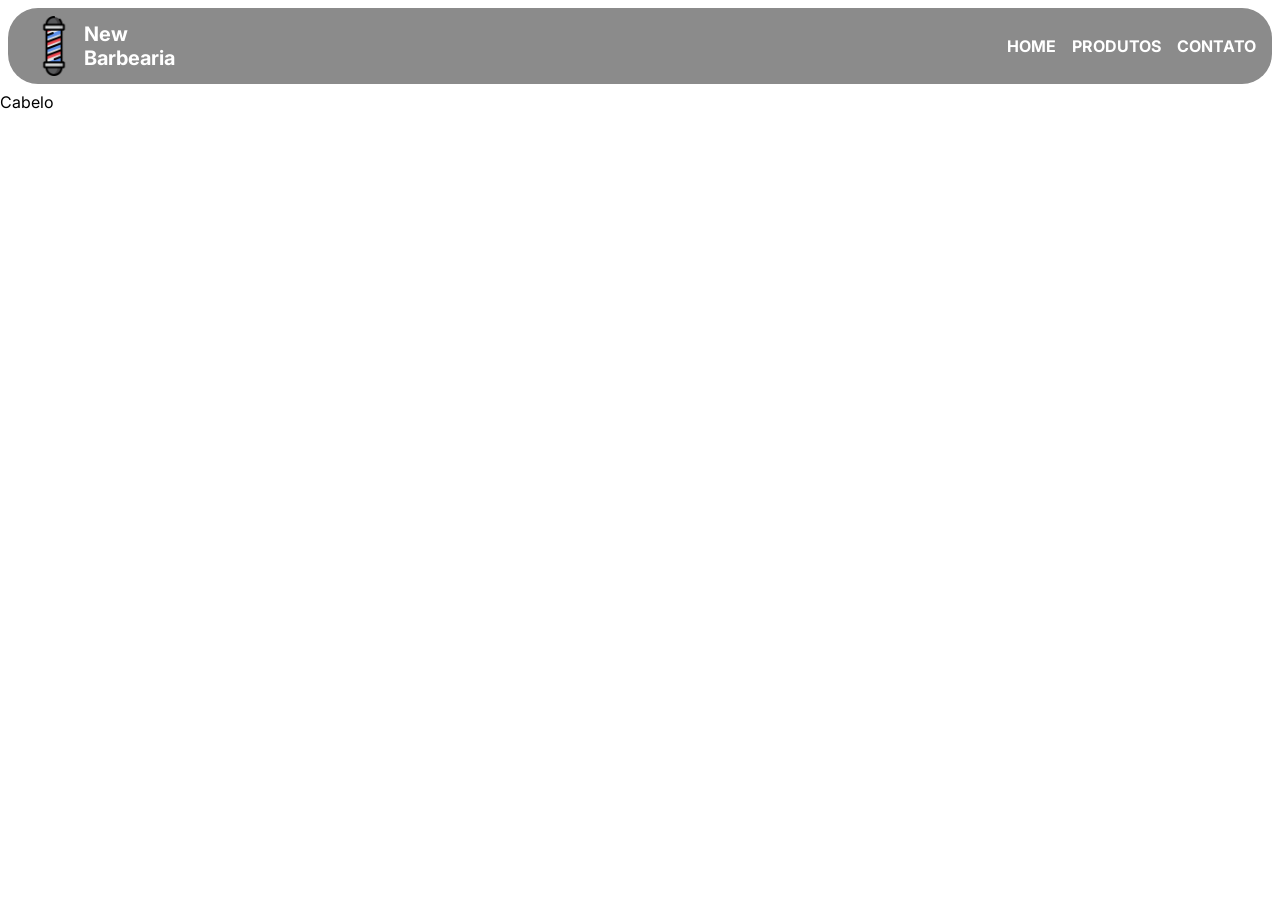
==== index.html @ 675ea39d "iniciando tela de barbearia" ====
<!DOCTYPE html>
<html lang="pt-BR">
<head>
    <meta charset="UTF-8">
    <meta name="viewport" content="width=device-width, initial-scale=1.0">
    <title>Document</title>
    <link rel="preconnect" href="https://fonts.googleapis.com">
    <link rel="preconnect" href="https://fonts.gstatic.com" crossorigin>

    <link rel="stylesheet" href="style.css">
    <link href="https://fonts.googleapis.com/css2?family=Inter:ital,opsz,wght@0,14..32,100..900;1,14..32,100..900&display=swap" rel="stylesheet">
</head>
<body>
    <header>
        <img src="img/icon.png" alt="ícone da barbearia">

        <div class="titulo">
            <p>New</p>
            <p>Barbearia</p>
        </div>

        <nav>
            <a href="">HOME</a>
            <a href="">PRODUTOS</a>
            <a href="">CONTATO</a>
        </nav>
    </header>

    <div class="containerCards">
        <div>
            <p>Cabelo</p>
            <img src="" alt="">
        </div>
    </div>
</body>
</html>
---- style.css ----
*{
    padding: 0px;
    margin: 0px;
    font-family: 'Inter', sans-serif;
}



header{
    background: #8b8b8b;
    border-radius: 30px;
    margin: 8px;
    padding: 8px 16px;

    display: flex;
    align-items: center;

    color: white;
    font-weight: bolder;

    img{
        height: 60px;
    }

    .titulo{
        font-size: 20px;
    }

    a{
        text-decoration: none;
        color: white;
    }
    nav{
        position: absolute;
        right: 24px;

        display: flex;
        gap : 16px;
    }
}
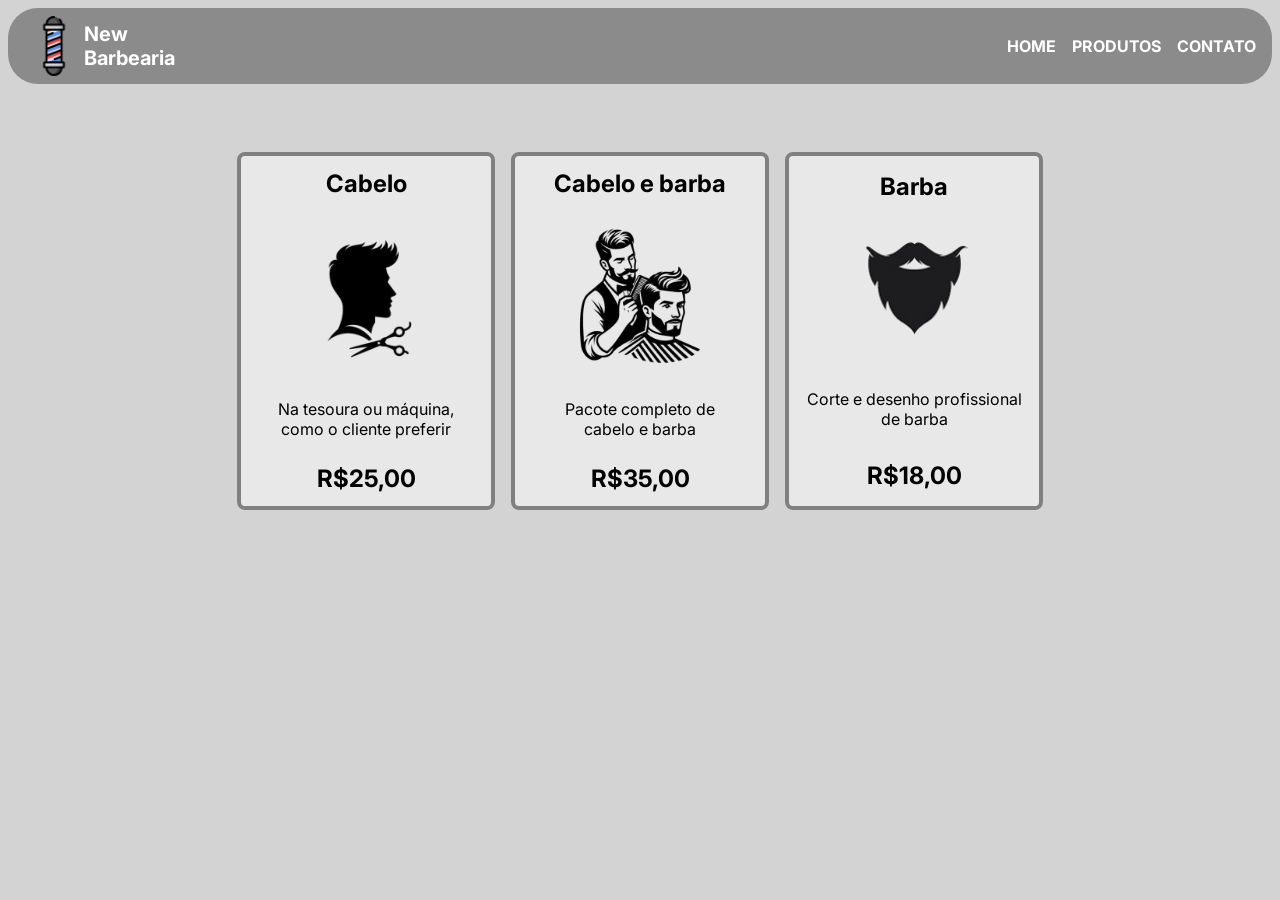
==== commit df2fdcc3: "criando cards iniciais" ====
--- a/index.html
+++ b/index.html
@@ -27,10 +27,28 @@
     </header>
 
     <div class="containerCards">
-        <div>
-            <p>Cabelo</p>
-            <img src="" alt="">
+        <div class="card">
+            <p class="p_titulo">Cabelo</p>
+            <img src="img/hair1.png" alt="Imagem cortando o cabelo" class="tamanho_img">
+            <p class="p_subtitle">Na tesoura ou máquina,</br> como o cliente preferir</p>
+            <p class="p_valor">R$25,00</p>
         </div>
+
+        <div class="card">
+            <p class="p_titulo">Cabelo e barba</p>
+            <img src="img/hair.png" alt="Imagem cortando o cabelo" class="tamanho_img">
+            <p class="p_subtitle">Pacote completo de</br>cabelo e barba</p>
+            <p class="p_valor">R$35,00</p>
+        </div>
+
+        <div class="card">
+            <p class="p_titulo">Barba</p>
+            <img src="img/beard.png" alt="icone de barba" class="tamanho_img2">
+            <p class="p_subtitle">Corte e desenho profissional</br>de barba</p>
+            <p class="p_valor">R$18,00</p>
+        </div>
+
+
     </div>
 </body>
 </html>
--- a/style.css
+++ b/style.css
@@ -37,4 +37,55 @@
         display: flex;
         gap : 16px;
     }
+}
+body{
+    background-color: lightgrey;
+}
+.containerCards{
+    display: flex;
+    gap: 16px;
+    justify-content: center;
+    padding: 60px;
+}
+
+.card{
+    border: 4px solid grey;
+
+    height: 350px;
+    width: 250px;
+    border-radius: 8px;
+
+    display: flex;
+    flex-direction: column;
+    justify-content: space-around;
+    align-items: center;
+
+    background-color: #ffffff77;
+    .p_titulo{
+        font-size: 24px;
+        font-weight: bolder;
+        text-align: center;
+    }
+    .p_subtitle{
+        font-size: 16px;
+        text-align: center;
+    }
+    .p_valor{
+        font-weight: bolder;
+        font-size: 24px;
+        text-align: center;
+    }
+}
+
+.card:hover{
+    transform: translateY(-8px);
+    border: 4px solid #454545;
+}
+
+.tamanho_img{
+    height: 150px;
+}
+.tamanho_img2{
+    width: 120px;
+    
 }
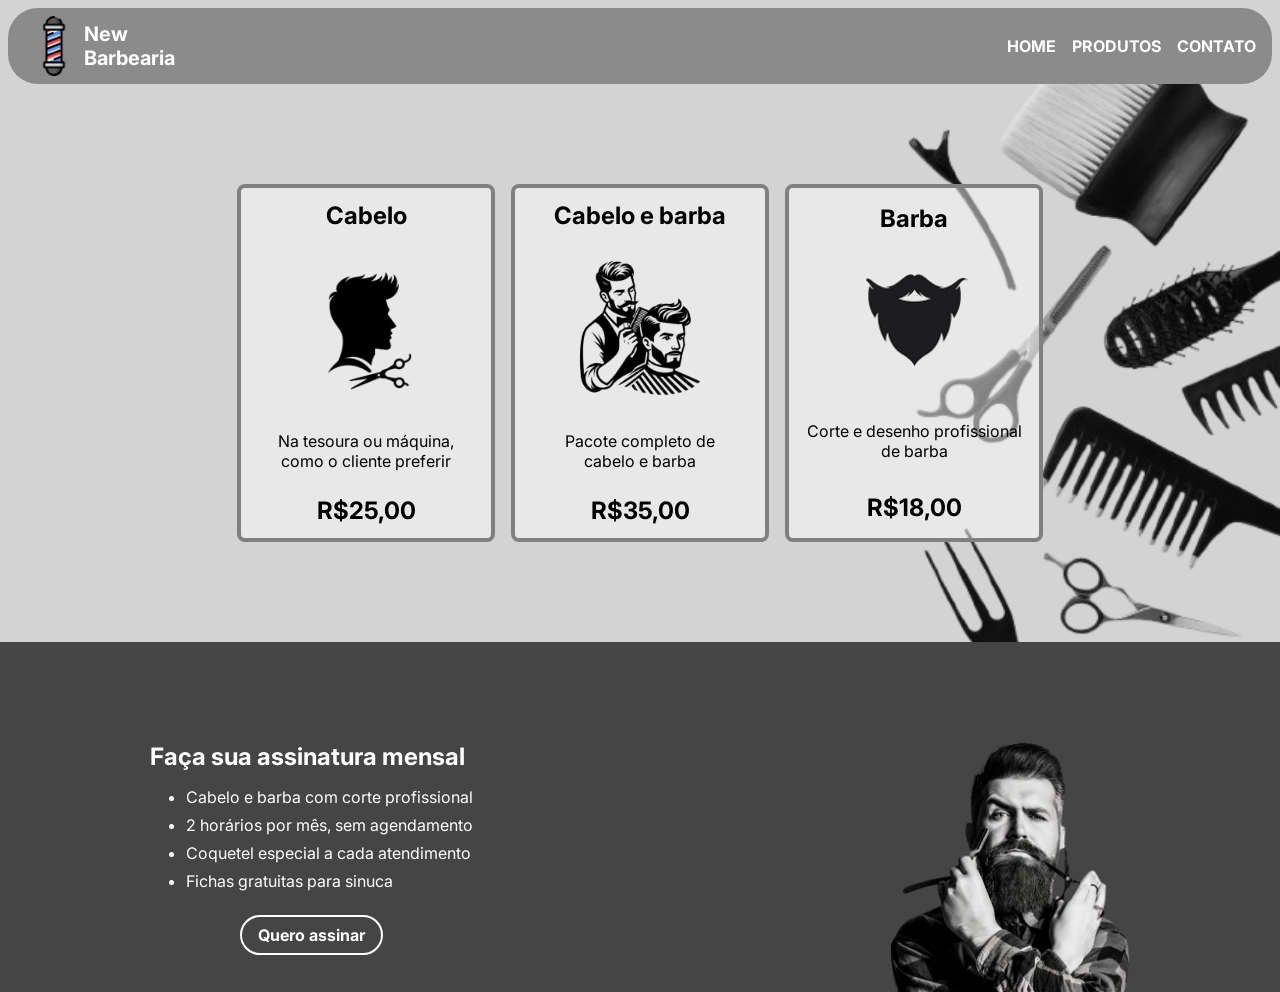
==== commit 96096ea4: "criando card de assinatura" ====
--- a/index.html
+++ b/index.html
@@ -50,5 +50,20 @@
 
 
     </div>
+
+    <div class="containerAssinatura">
+        <div>
+            <p class="p_assinatura">Faça sua assinatura mensal</p>
+            <ul>
+                <li>Cabelo e barba com corte profissional</li>
+                <li>2 horários por mês, sem agendamento</li>
+                <li>Coquetel especial a cada atendimento</li>
+                <li>Fichas gratuitas para sinuca</li>
+            </ul>
+
+            <button class="btn_assinatura">Quero assinar</button>
+        </div>
+        <img src="img/barber.png" alt="imagem de barbeiro">
+    </div>
 </body>
 </html>
--- a/style.css
+++ b/style.css
@@ -9,7 +9,7 @@
 header{
     background: #8b8b8b;
     border-radius: 30px;
-    margin: 8px;
+    margin: 8px 8px 0px 8px;
     padding: 8px 16px;
 
     display: flex;
@@ -45,7 +45,12 @@
     display: flex;
     gap: 16px;
     justify-content: center;
-    padding: 60px;
+    padding: 100px;
+
+    background-image: url('img/bg01.png');
+    background-repeat: no-repeat;
+    background-position: right;
+    background-size: 920px;
 }
 
 .card{
@@ -87,5 +92,45 @@
 }
 .tamanho_img2{
     width: 120px;
-    
+}
+
+.containerAssinatura{
+    background: #454545;
+    padding: 100px 150px 0px;
+
+    display: flex;
+    justify-content: space-between;
+
+    .p_assinatura{
+        font-size: 24px;
+        color: white;
+        font-weight: bolder;
+        margin-bottom: 16px;
+    }
+    img{
+        height: 250px;
+    }
+    li{
+        color: white;
+        margin: 0px 0px 8px 36px;
+
+    }
+    li:hover{
+        cursor: pointer;
+    }
+    .btn_assinatura{
+        padding: 8px 16px;
+        border: 2px solid white;
+        border-radius: 30px;
+        font-size: 16px;
+        font-weight: bolder;
+        margin: 16px 0px 0px 90px;
+        background: transparent;
+        color: white;
+        cursor: pointer;
+    }
+    .btn_assinatura:hover{
+        background: white;
+        color: #454545;
+    }
 }
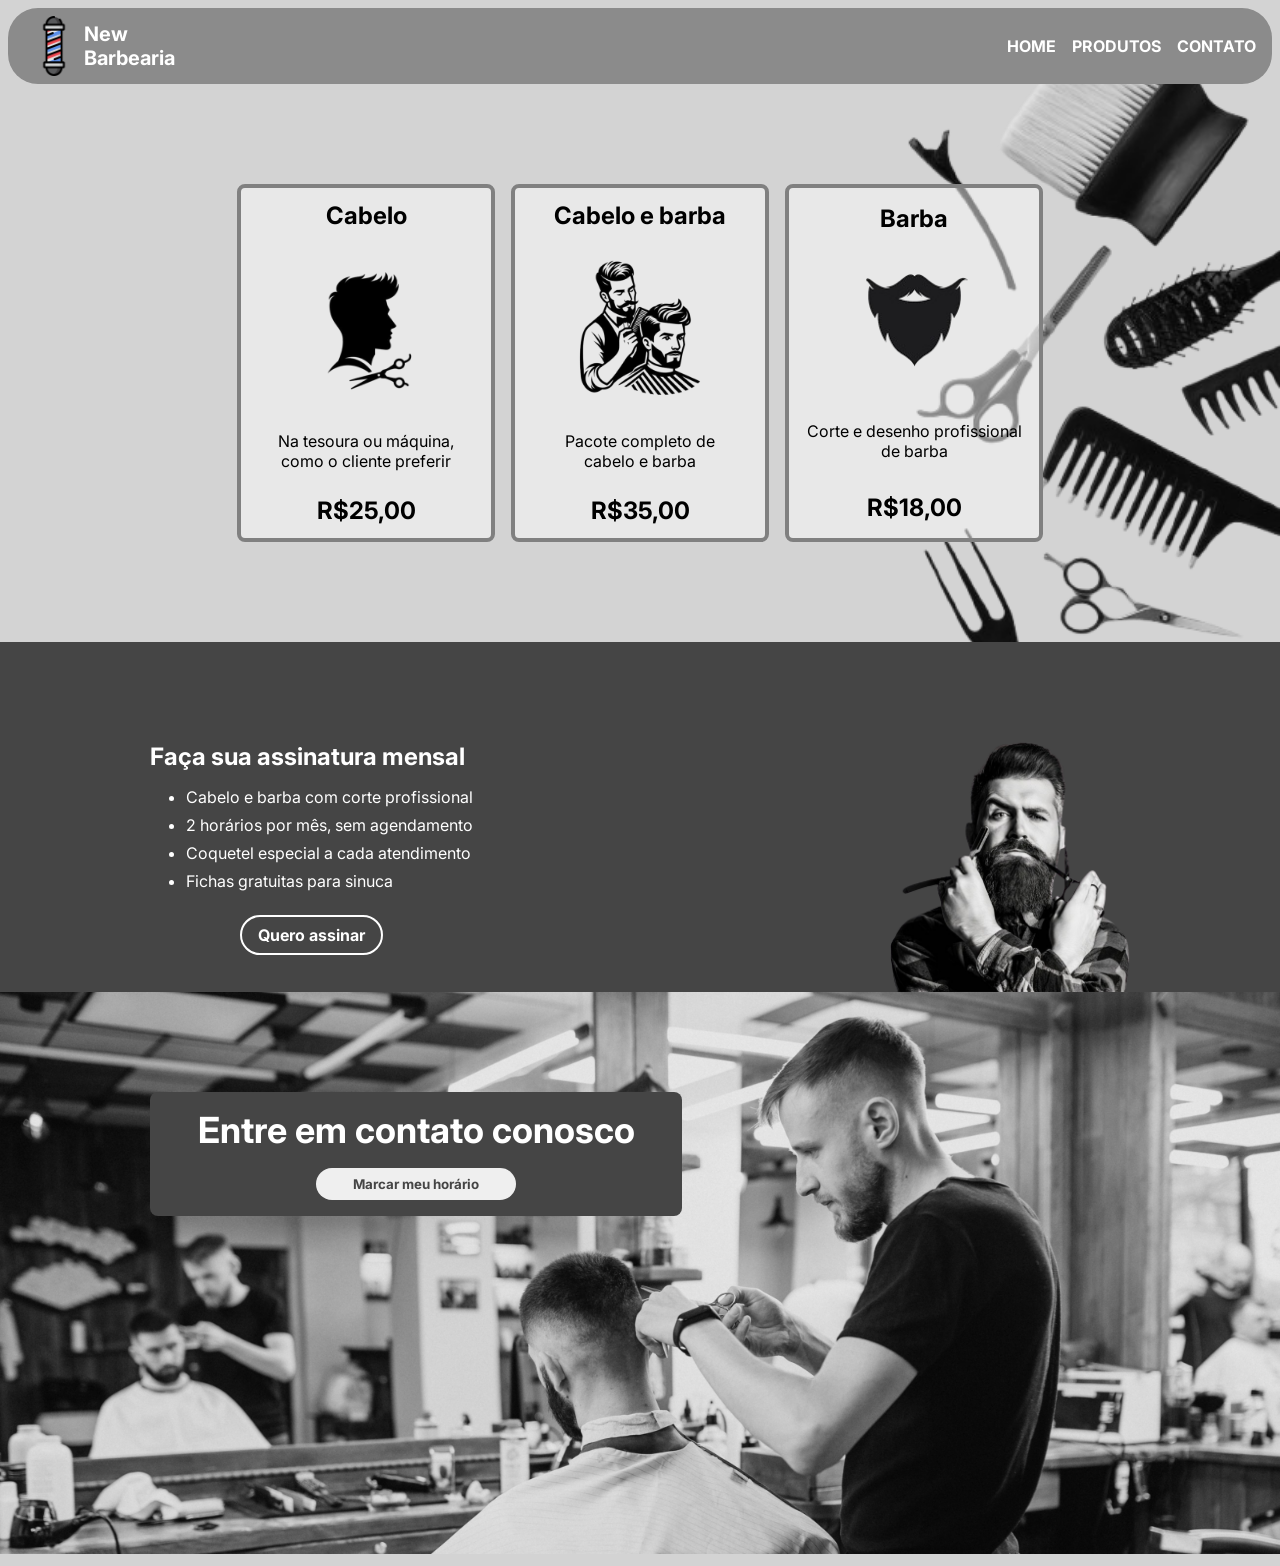
==== commit 9537d229: "finalizando o footer" ====
--- a/index.html
+++ b/index.html
@@ -65,5 +65,12 @@
         </div>
         <img src="img/barber.png" alt="imagem de barbeiro">
     </div>
+    
+    <footer>
+        <div class="footer_container">
+            <h2>Entre em contato conosco</h2>
+            <button class="btn_footer">Marcar meu horário</button>
+        </div>
+    </footer>
 </body>
 </html>
--- a/style.css
+++ b/style.css
@@ -133,4 +133,38 @@
         background: white;
         color: #454545;
     }
+}
+
+footer{
+    padding: 100px 0px 350px 0px;
+    background-image: url('img/img_footer.jpg');
+    background-repeat: no-repeat;
+    background-size: 100%;
+
+    .footer_container{
+        margin-left: 150px;
+        background-color: #454545;
+        padding: 16px;
+        width: 500px;
+        border-radius: 8px;
+
+        display: flex;
+        flex-direction: column;
+        justify-content: center;
+        align-items: center;
+    }
+    h2{
+        color: white;
+        font-size: 36px;
+        margin-bottom: 16px;
+    }
+
+    .btn_footer{
+        width: 200px;
+        padding:  8px 16px;
+        border-radius: 30px;
+        border: none;
+        font-weight: bolder;
+        color: #454545; 
+    }
 }
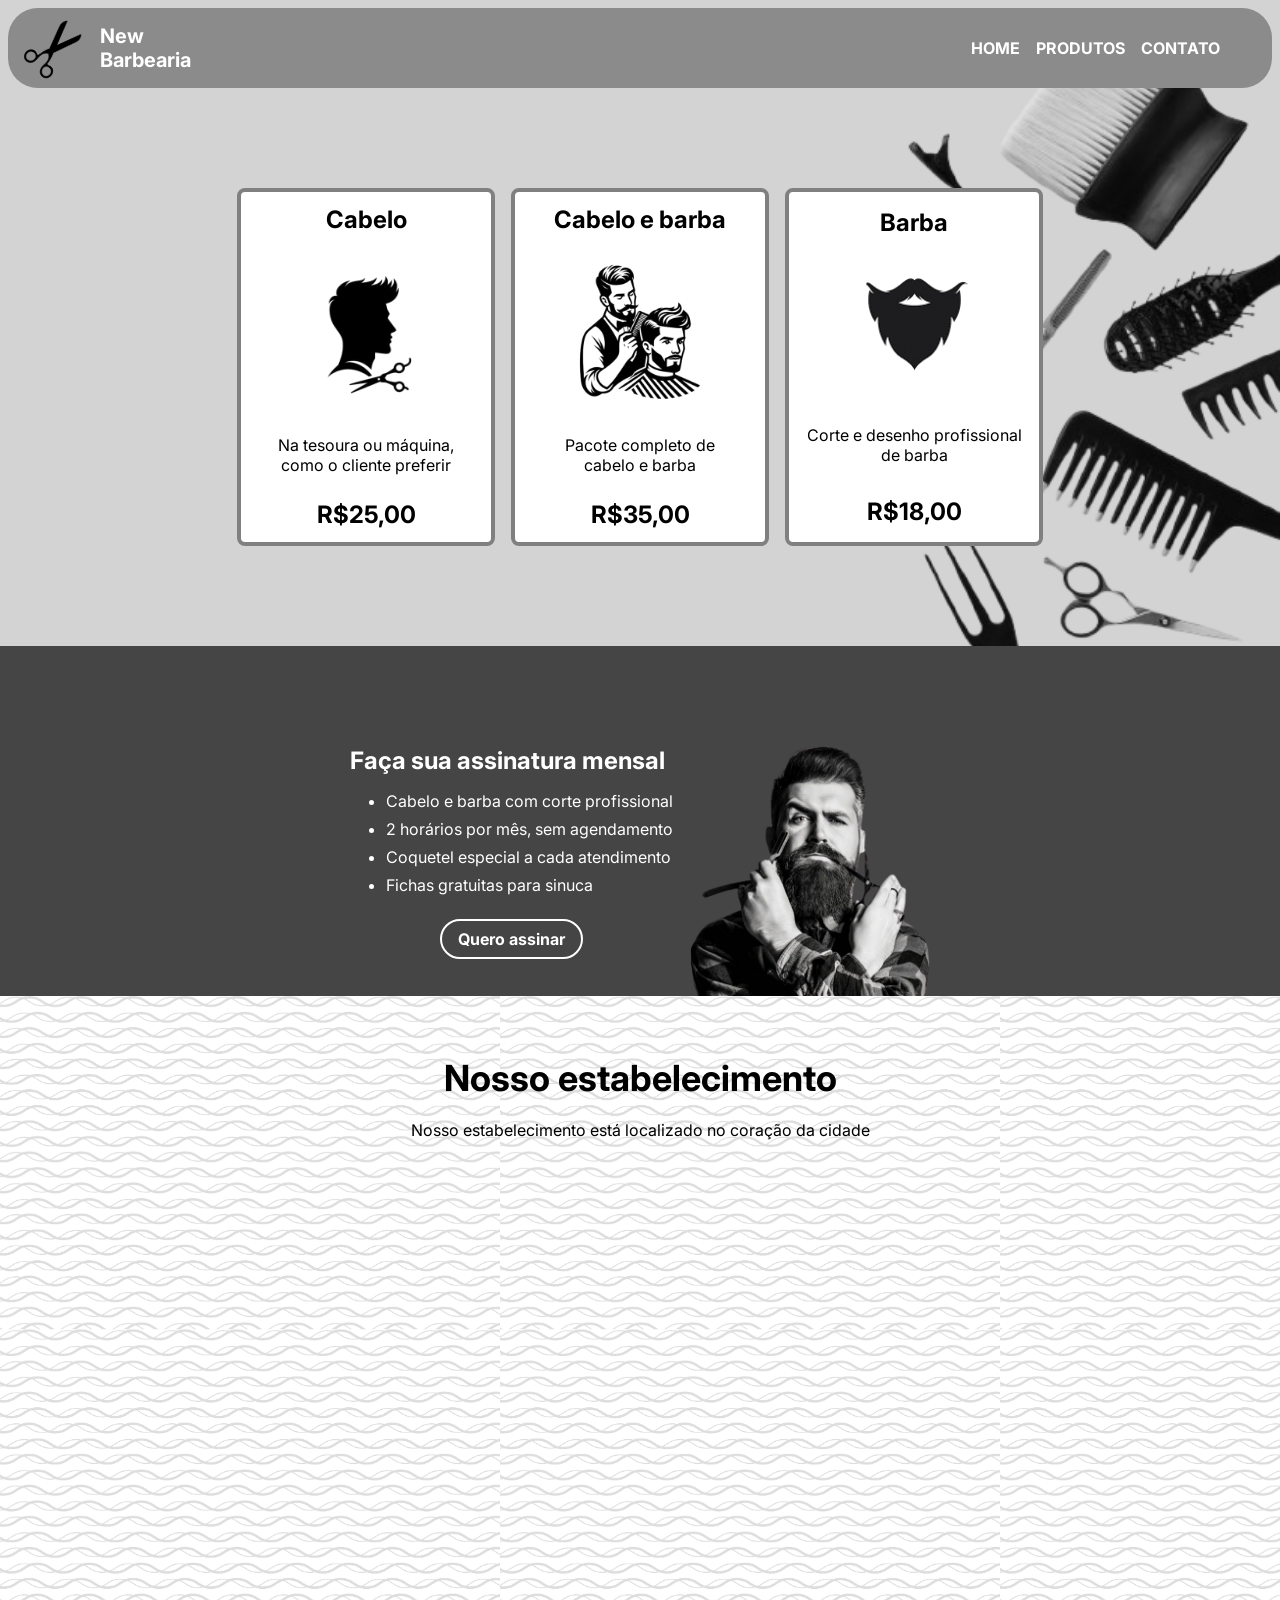
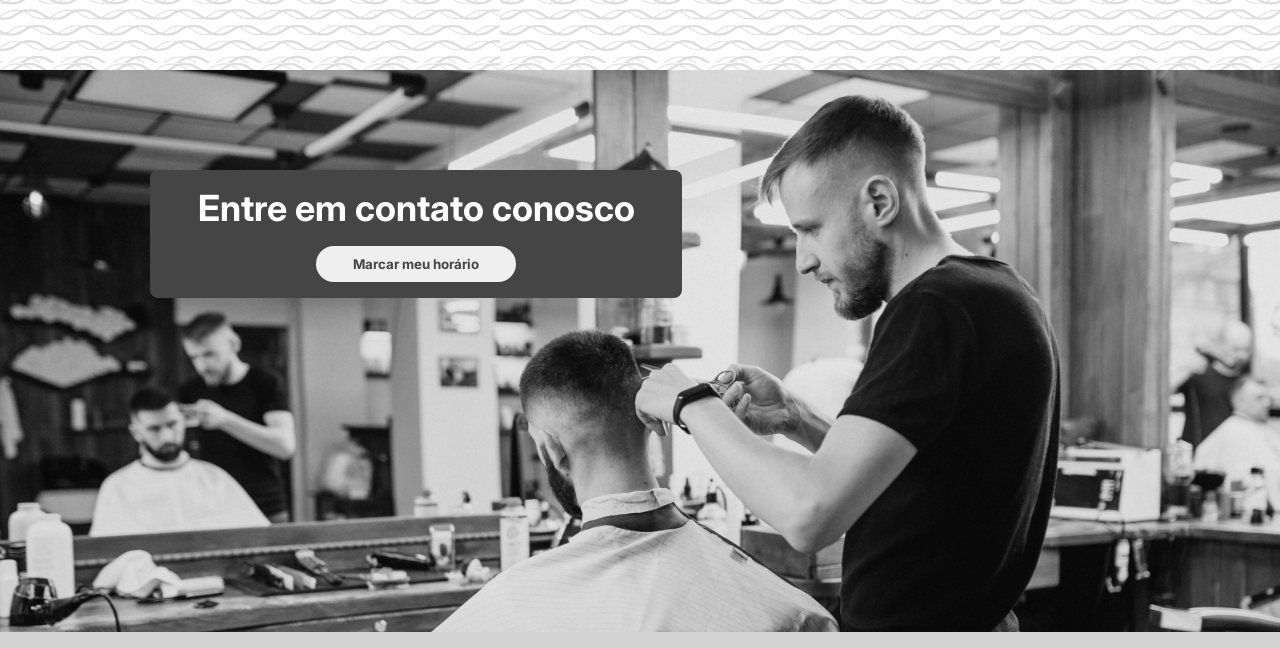
==== commit 8ad3593a: "finalizando página inicial" ====
--- a/index.html
+++ b/index.html
@@ -3,7 +3,7 @@
 <head>
     <meta charset="UTF-8">
     <meta name="viewport" content="width=device-width, initial-scale=1.0">
-    <title>Document</title>
+    <title>New barbearia</title>
     <link rel="preconnect" href="https://fonts.googleapis.com">
     <link rel="preconnect" href="https://fonts.gstatic.com" crossorigin>
 
@@ -12,7 +12,7 @@
 </head>
 <body>
     <header>
-        <img src="img/icon.png" alt="ícone da barbearia">
+        <img src="img/tesoura.png" alt="ícone da barbearia" class="img_icon">
 
         <div class="titulo">
             <p>New</p>
@@ -20,8 +20,8 @@
         </div>
 
         <nav>
-            <a href="">HOME</a>
-            <a href="">PRODUTOS</a>
+            <a href="index.html">HOME</a>
+            <a href="produtos.html">PRODUTOS</a>
             <a href="">CONTATO</a>
         </nav>
     </header>
@@ -65,6 +65,13 @@
         </div>
         <img src="img/barber.png" alt="imagem de barbeiro">
     </div>
+
+    <div class="mapaContainer">
+        <h3>Nosso estabelecimento</h3>
+        <p>Nosso estabelecimento está localizado no coração da cidade</p>
+
+        <iframe src="https://www.google.com/maps/embed?pb=!1m14!1m12!1m3!1d8977.53639404805!2d-48.26637317300972!3d-18.90530211780779!2m3!1f0!2f0!3f0!3m2!1i1024!2i768!4f13.1!5e0!3m2!1spt-BR!2sbr!4v1779380412054!5m2!1spt-BR!2sbr" width="600" height="450" style="border:0;" allowfullscreen="" loading="lazy" referrerpolicy="no-referrer-when-downgrade"></iframe>
+    </div>
     
     <footer>
         <div class="footer_container">
--- a/style.css
+++ b/style.css
@@ -10,7 +10,7 @@
     background: #8b8b8b;
     border-radius: 30px;
     margin: 8px 8px 0px 8px;
-    padding: 8px 16px;
+    padding: 16px 16px;
 
     display: flex;
     align-items: center;
@@ -19,7 +19,13 @@
     font-weight: bolder;
 
     img{
-        height: 60px;
+        width: 60px;
+        transform: rotate(-45deg);
+        margin-right: 16px;
+    }
+    img:hover{
+        cursor: pointer;
+        transform: rotate(45deg);
     }
 
     .titulo{
@@ -30,9 +36,13 @@
         text-decoration: none;
         color: white;
     }
+    a:hover{
+        transform: translateY(-3px);
+        color: #272727;
+    }
     nav{
         position: absolute;
-        right: 24px;
+        right: 60px;
 
         display: flex;
         gap : 16px;
@@ -65,7 +75,7 @@
     justify-content: space-around;
     align-items: center;
 
-    background-color: #ffffff77;
+    background-color: #ffffffff;
     .p_titulo{
         font-size: 24px;
         font-weight: bolder;
@@ -96,7 +106,7 @@
 
 .containerAssinatura{
     background: #454545;
-    padding: 100px 150px 0px;
+    padding: 100px 350px 0px;
 
     display: flex;
     justify-content: space-between;
@@ -132,6 +142,25 @@
     .btn_assinatura:hover{
         background: white;
         color: #454545;
+    }
+}
+.mapaContainer{
+    padding: 60px 0px;
+
+    display : flex;
+    flex-direction: column;
+    justify-content: center;
+    align-items: center;
+
+    background-image: url('img/bg_maps.jpg');
+    background-repeat: repeat;
+    background-size:500px;
+
+    h3{
+        font-size: 36px;
+    }
+    p{
+        padding: 20px 0px;
     }
 }
 
@@ -163,8 +192,14 @@
         width: 200px;
         padding:  8px 16px;
         border-radius: 30px;
-        border: none;
+        border: 2px solid transparent;
         font-weight: bolder;
         color: #454545; 
     }
+    .btn_footer:hover{
+        border: 2px solid white;
+        background:  #454545;
+        color: white;
+        cursor: pointer;
+    }
 }
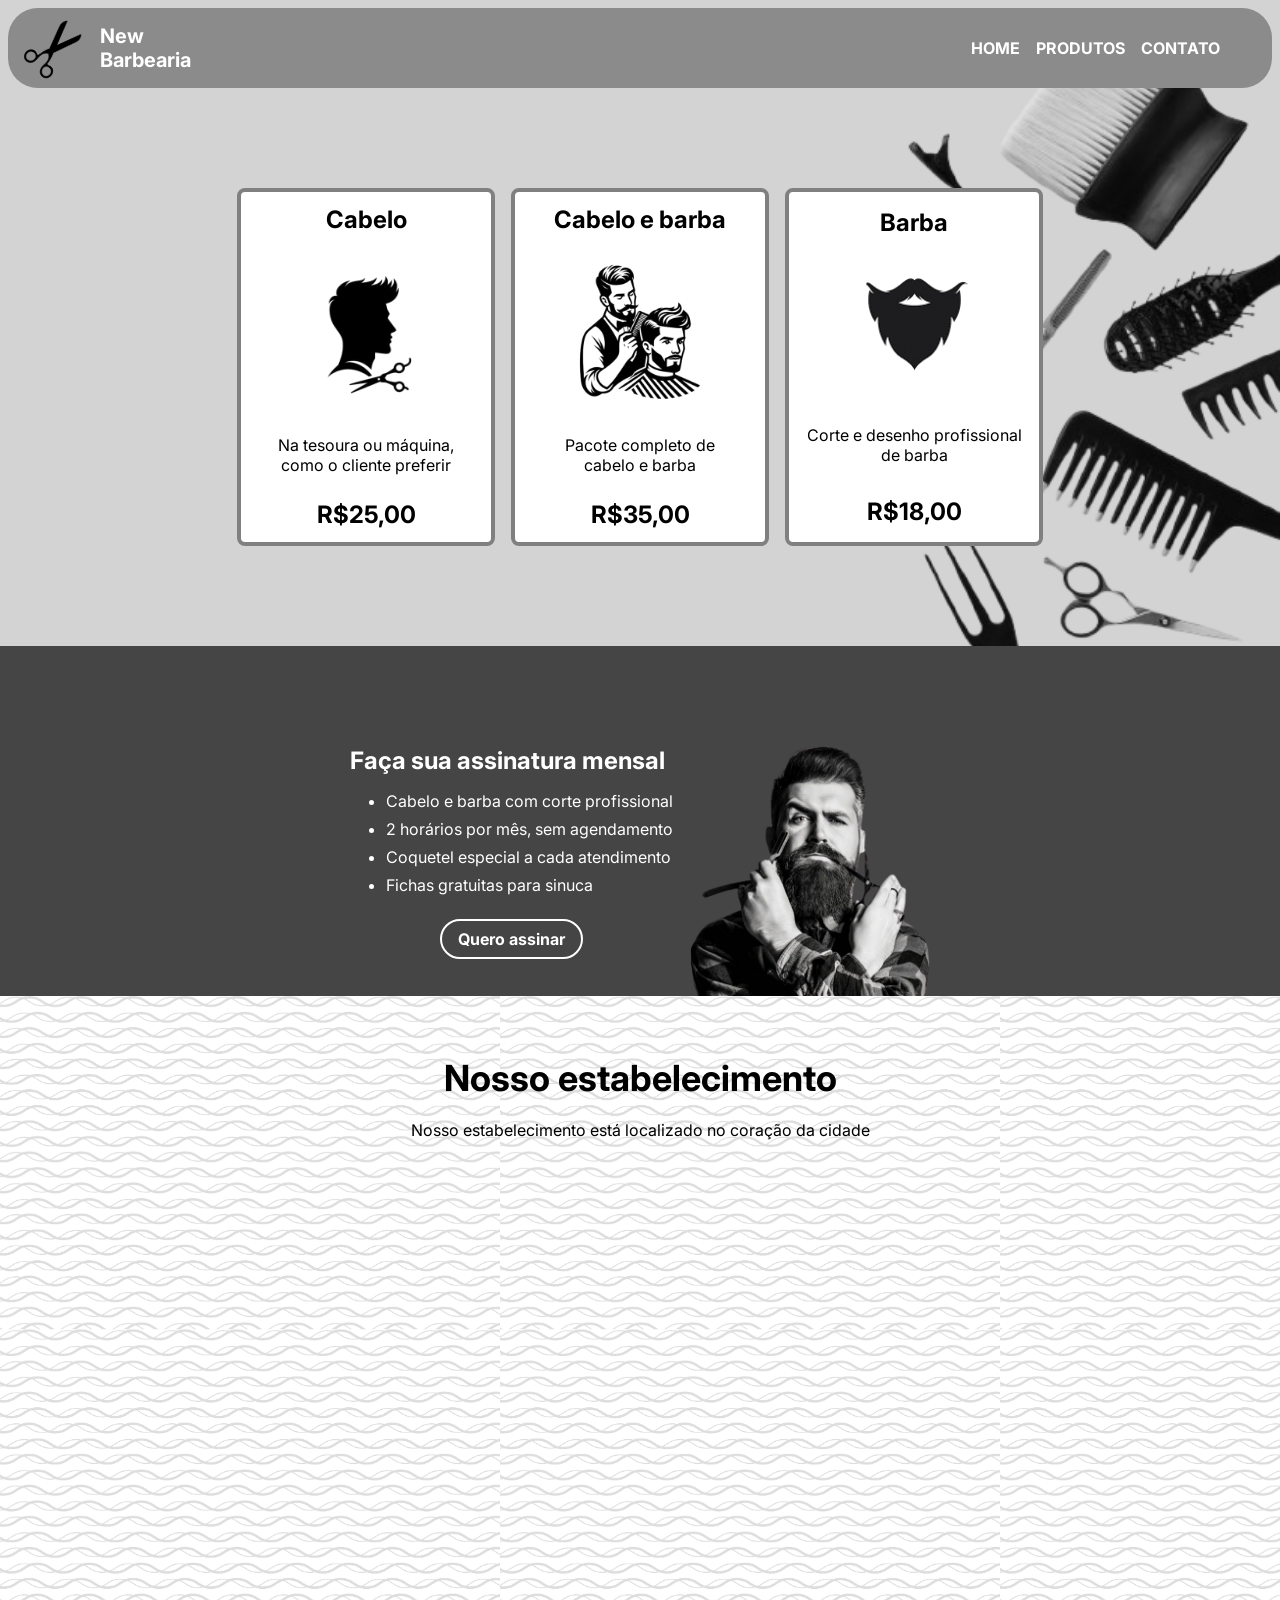
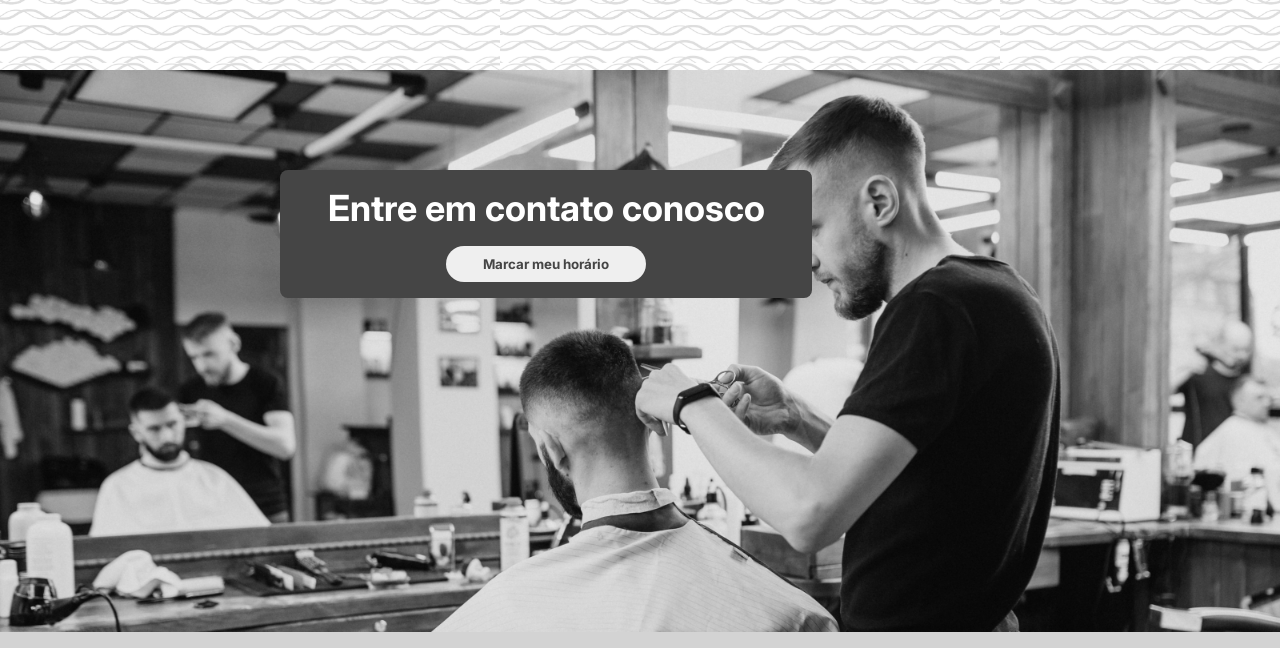
==== commit 97a37656: "refatoração de arquivos css" ====
--- a/index.html
+++ b/index.html
@@ -7,7 +7,7 @@
     <link rel="preconnect" href="https://fonts.googleapis.com">
     <link rel="preconnect" href="https://fonts.gstatic.com" crossorigin>
 
-    <link rel="stylesheet" href="style.css">
+    <link rel="stylesheet" href="styles/index.css">
     <link href="https://fonts.googleapis.com/css2?family=Inter:ital,opsz,wght@0,14..32,100..900;1,14..32,100..900&display=swap" rel="stylesheet">
 </head>
 <body>
--- a/styles/index.css
+++ b/styles/index.css
@@ -0,0 +1,11 @@
+@import url('global.css');
+@import url('cabecalho.css');
+@import url('cards.css');
+@import url('assinatura.css');
+@import url('mapa.css');
+@import url('rodape.css');
+
+
+body{
+    background-color: lightgrey;
+}
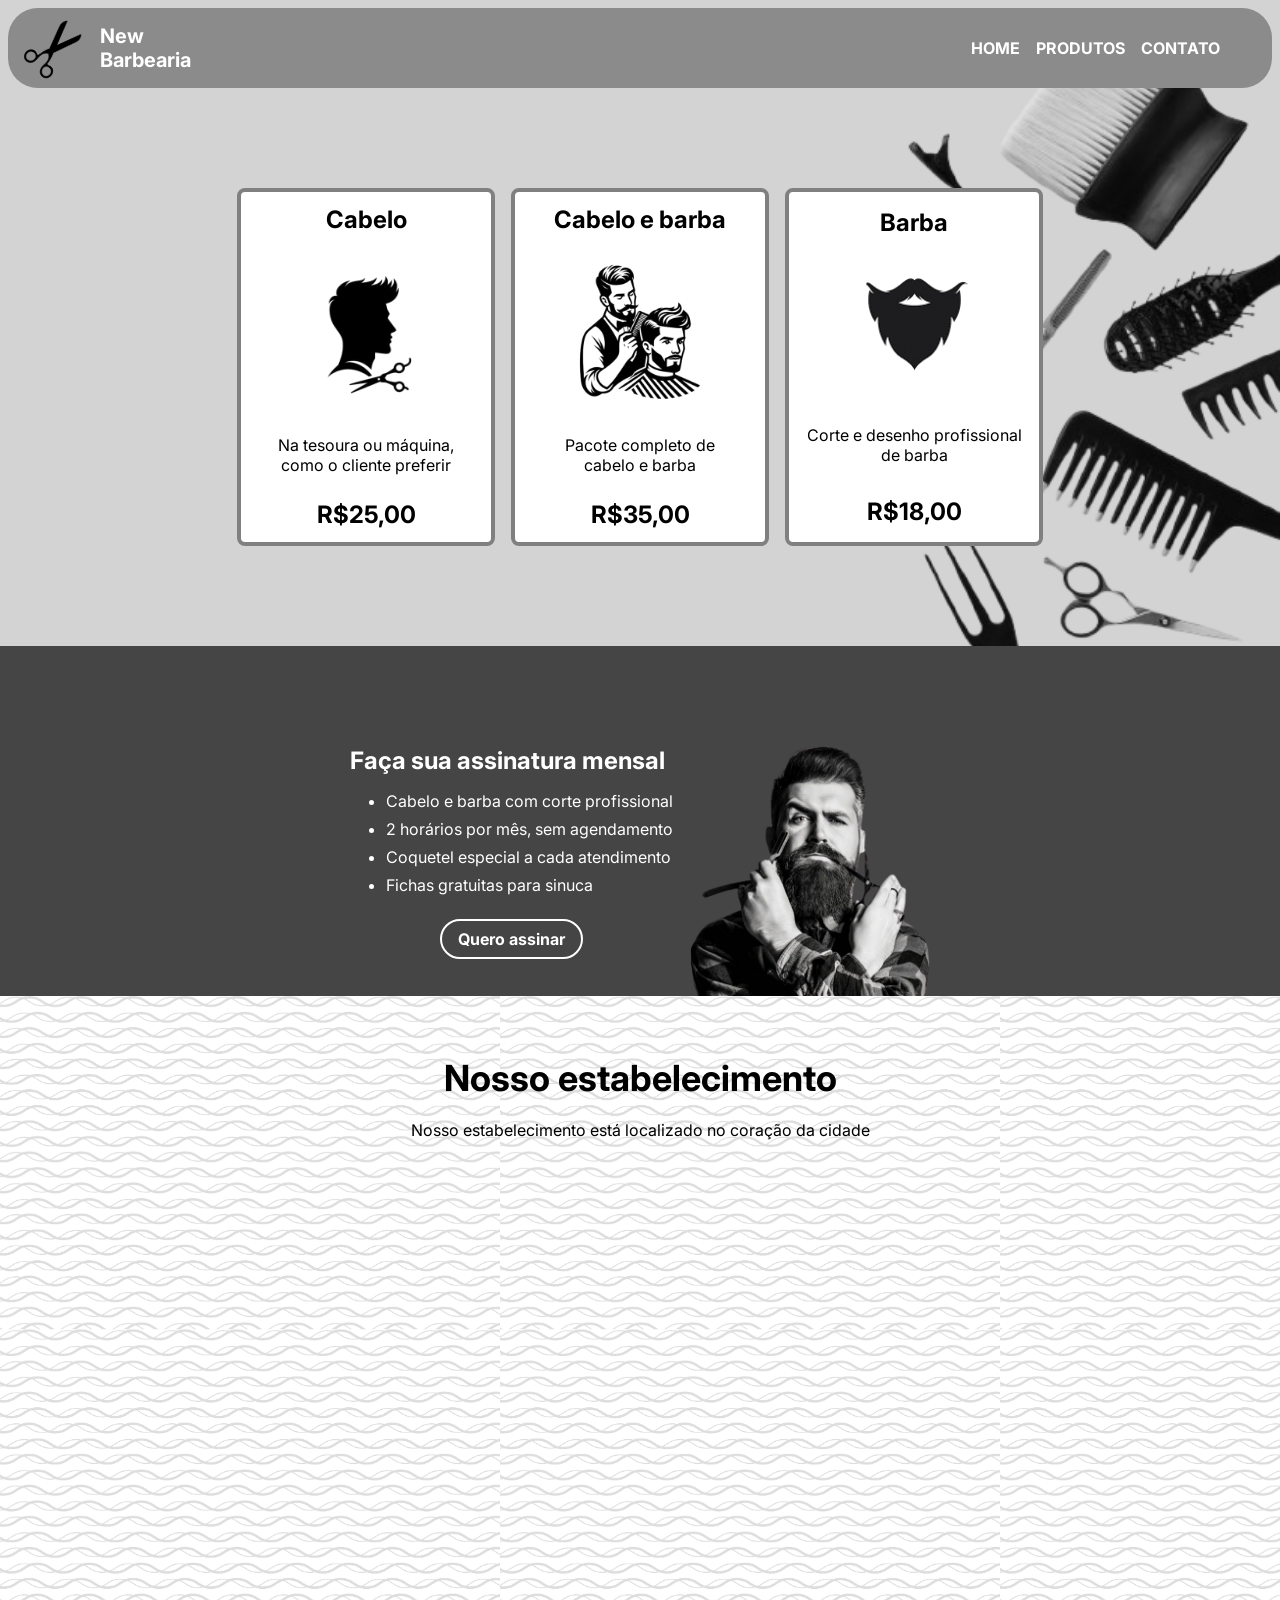
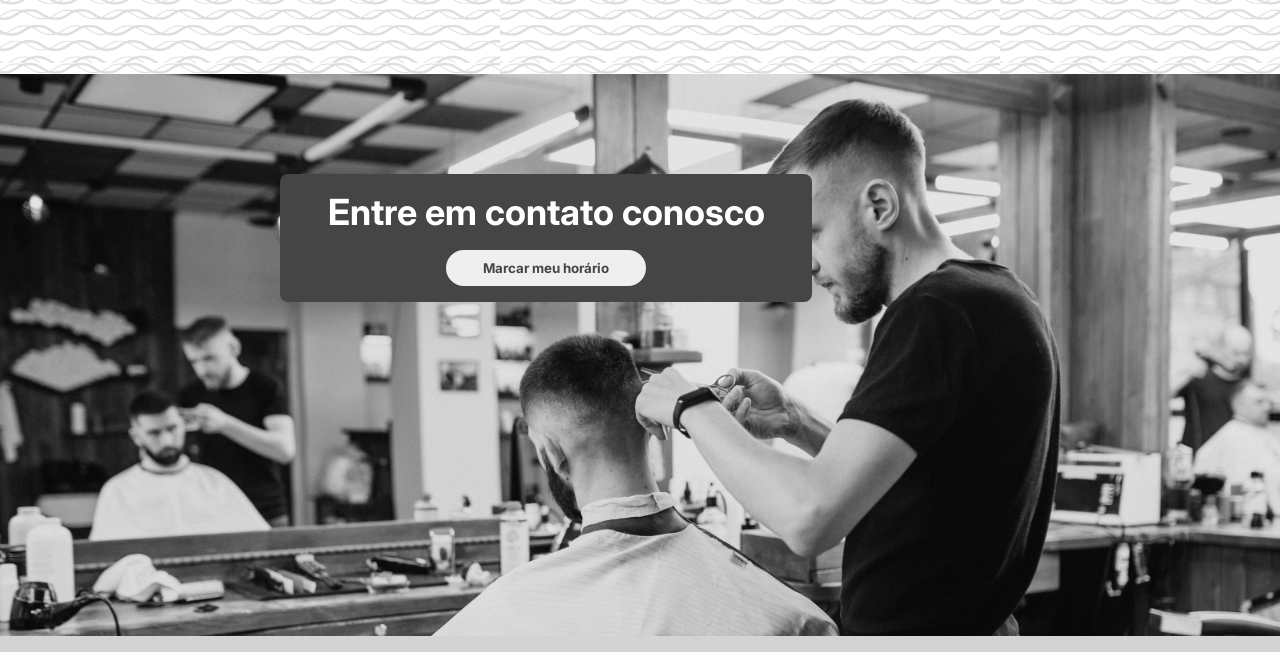
==== commit fdecacbf: "criando responsividade para celulares" ====
--- a/index.html
+++ b/index.html
@@ -15,14 +15,14 @@
         <img src="img/tesoura.png" alt="ícone da barbearia" class="img_icon">
 
         <div class="titulo">
-            <p>New</p>
-            <p>Barbearia</p>
+            <p class="displayNone">New</p>
+            <p class="displayNone">Barbearia</p>
         </div>
 
         <nav>
             <a href="index.html">HOME</a>
             <a href="produtos.html">PRODUTOS</a>
-            <a href="">CONTATO</a>
+            <a href="#footer_container">CONTATO</a>
         </nav>
     </header>
 
@@ -70,11 +70,13 @@
         <h3>Nosso estabelecimento</h3>
         <p>Nosso estabelecimento está localizado no coração da cidade</p>
 
-        <iframe src="https://www.google.com/maps/embed?pb=!1m14!1m12!1m3!1d8977.53639404805!2d-48.26637317300972!3d-18.90530211780779!2m3!1f0!2f0!3f0!3m2!1i1024!2i768!4f13.1!5e0!3m2!1spt-BR!2sbr!4v1779380412054!5m2!1spt-BR!2sbr" width="600" height="450" style="border:0;" allowfullscreen="" loading="lazy" referrerpolicy="no-referrer-when-downgrade"></iframe>
+       <div class="widthMapa">
+         <iframe src="https://www.google.com/maps/embed?pb=!1m14!1m12!1m3!1d8977.53639404805!2d-48.26637317300972!3d-18.90530211780779!2m3!1f0!2f0!3f0!3m2!1i1024!2i768!4f13.1!5e0!3m2!1spt-BR!2sbr!4v1779380412054!5m2!1spt-BR!2sbr" width="600" height="450" style="border:0;" allowfullscreen="" loading="lazy" referrerpolicy="no-referrer-when-downgrade"></iframe>
+       </div>
     </div>
     
     <footer>
-        <div class="footer_container">
+        <div class="footer_container" id="footer_container">
             <h2>Entre em contato conosco</h2>
             <button class="btn_footer">Marcar meu horário</button>
         </div>
--- a/styles/index.css
+++ b/styles/index.css
@@ -5,7 +5,10 @@
 @import url('mapa.css');
 @import url('rodape.css');
 
+@import url('produtos.css');
+
 
 body{
     background-color: lightgrey;
+    scroll-behavior: smooth;
 }
